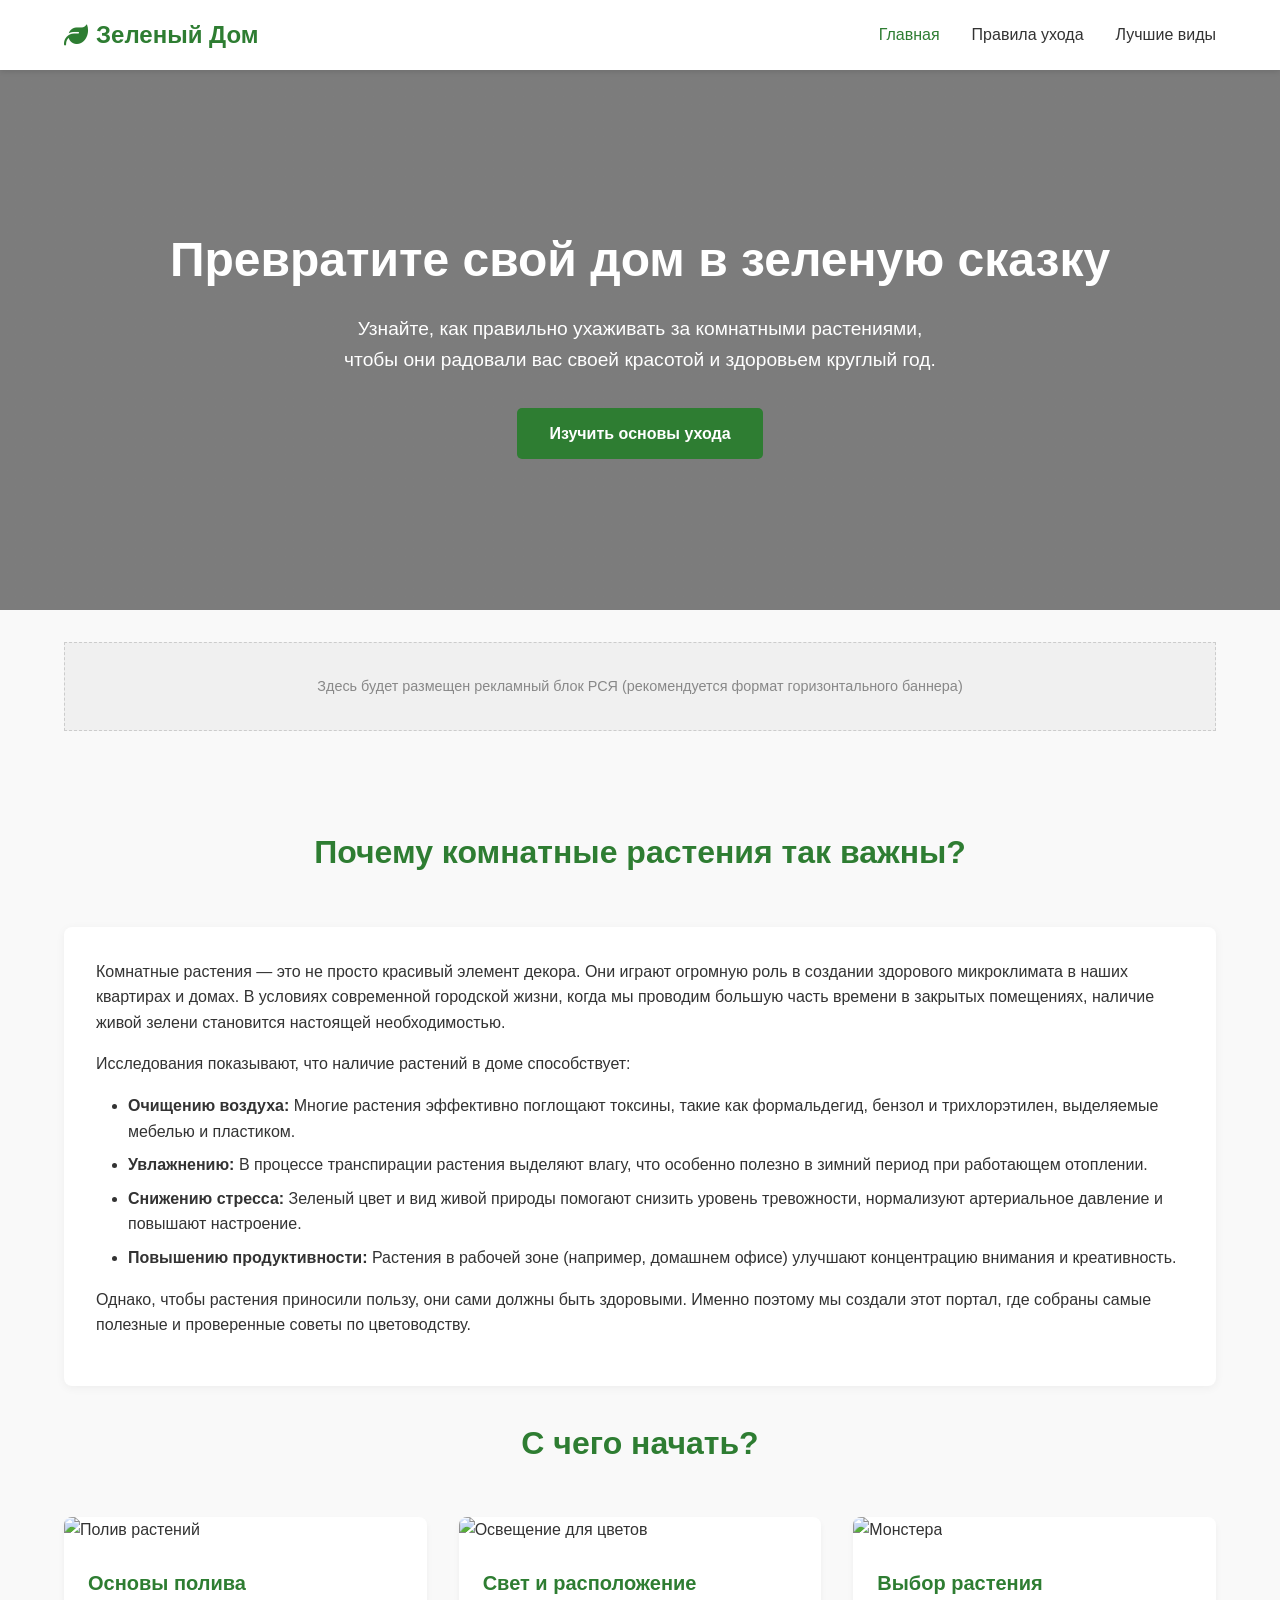
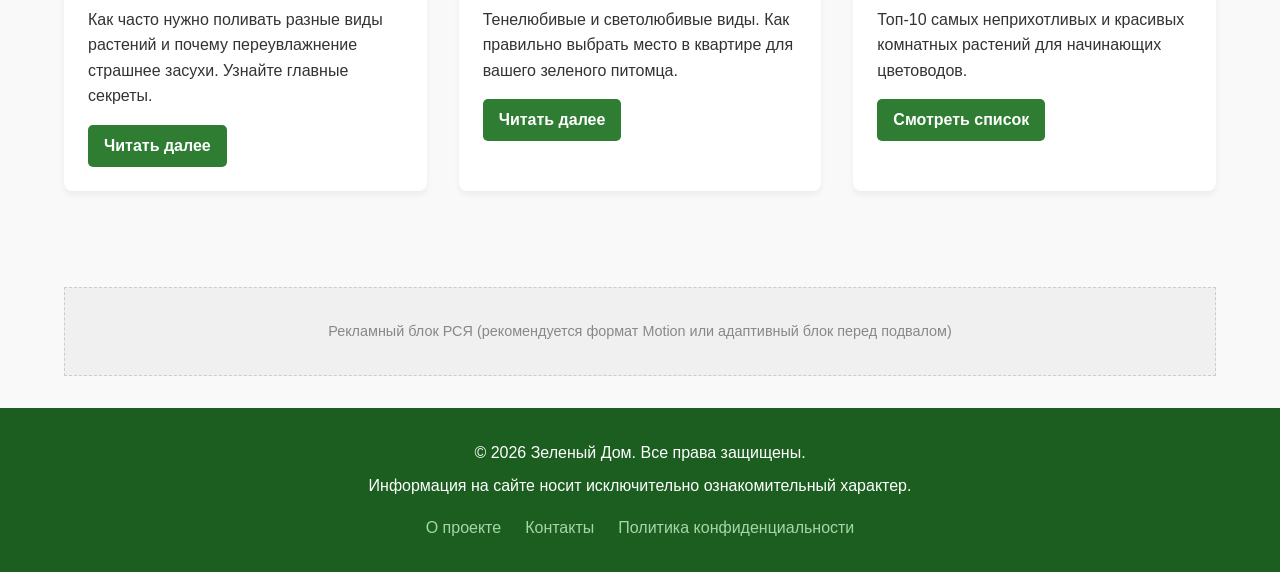
==== index.html @ 689461ba "Initial commit: Yandex partner green-home site" ====
<!DOCTYPE html>
<html lang="ru">
<head>
    <meta charset="UTF-8">
    <meta name="viewport" content="width=device-width, initial-scale=1.0">
    <title>Зеленый Дом - Секреты ухода за комнатными растениями</title>
    <meta name="description" content="Узнайте все об уходе за комнатными растениями. Советы по поливу, освещению и выбору лучших растений для вашего дома. Создайте свой зеленый оазис.">
    <link rel="stylesheet" href="css/style.css">
    <link rel="stylesheet" href="https://cdnjs.cloudflare.com/ajax/libs/font-awesome/6.4.0/css/all.min.css">
</head>
<body>

    <header>
        <div class="container navbar">
            <a href="index.html" class="logo">
                <i class="fas fa-leaf"></i> Зеленый Дом
            </a>
            <button class="mobile-menu-btn" aria-label="Меню">
                <i class="fas fa-bars"></i>
            </button>
            <ul class="nav-links">
                <li><a href="index.html" class="active">Главная</a></li>
                <li><a href="care.html">Правила ухода</a></li>
                <li><a href="best-plants.html">Лучшие виды</a></li>
            </ul>
        </div>
    </header>

    <section class="hero">
        <div class="container hero-content">
            <h1>Превратите свой дом в зеленую сказку</h1>
            <p>Узнайте, как правильно ухаживать за комнатными растениями, чтобы они радовали вас своей красотой и здоровьем круглый год.</p>
            <a href="care.html" class="btn">Изучить основы ухода</a>
        </div>
    </section>

    <!-- Место для рекламного блока Яндекса (RTB) -->
    <div class="container">
        <div class="ad-placeholder">
            <!-- Yandex.RTB R-A-XXXXXX-X -->
            <p>Здесь будет размещен рекламный блок РСЯ (рекомендуется формат горизонтального баннера)</p>
        </div>
    </div>

    <section class="section container">
        <h2 class="section-title">Почему комнатные растения так важны?</h2>
        
        <div class="article-content">
            <p>Комнатные растения — это не просто красивый элемент декора. Они играют огромную роль в создании здорового микроклимата в наших квартирах и домах. В условиях современной городской жизни, когда мы проводим большую часть времени в закрытых помещениях, наличие живой зелени становится настоящей необходимостью.</p>
            
            <p>Исследования показывают, что наличие растений в доме способствует:</p>
            <ul>
                <li><strong>Очищению воздуха:</strong> Многие растения эффективно поглощают токсины, такие как формальдегид, бензол и трихлорэтилен, выделяемые мебелью и пластиком.</li>
                <li><strong>Увлажнению:</strong> В процессе транспирации растения выделяют влагу, что особенно полезно в зимний период при работающем отоплении.</li>
                <li><strong>Снижению стресса:</strong> Зеленый цвет и вид живой природы помогают снизить уровень тревожности, нормализуют артериальное давление и повышают настроение.</li>
                <li><strong>Повышению продуктивности:</strong> Растения в рабочей зоне (например, домашнем офисе) улучшают концентрацию внимания и креативность.</li>
            </ul>

            <p>Однако, чтобы растения приносили пользу, они сами должны быть здоровыми. Именно поэтому мы создали этот портал, где собраны самые полезные и проверенные советы по цветоводству.</p>
        </div>

        <h2 class="section-title">С чего начать?</h2>
        <div class="grid">
            <div class="card">
                <img src="https://images.unsplash.com/photo-1416879598555-3b95db50ab46?ixlib=rb-4.0.3&auto=format&fit=crop&w=600&q=80" alt="Полив растений" class="card-img">
                <div class="card-content">
                    <h3 class="card-title">Основы полива</h3>
                    <p>Как часто нужно поливать разные виды растений и почему переувлажнение страшнее засухи. Узнайте главные секреты.</p>
                    <a href="care.html#watering" class="btn" style="margin-top: 1rem; padding: 0.5rem 1rem;">Читать далее</a>
                </div>
            </div>
            
            <div class="card">
                <img src="https://images.unsplash.com/photo-1453904300235-0f2f60b15b5d?ixlib=rb-4.0.3&auto=format&fit=crop&w=600&q=80" alt="Освещение для цветов" class="card-img">
                <div class="card-content">
                    <h3 class="card-title">Свет и расположение</h3>
                    <p>Тенелюбивые и светолюбивые виды. Как правильно выбрать место в квартире для вашего зеленого питомца.</p>
                    <a href="care.html#lighting" class="btn" style="margin-top: 1rem; padding: 0.5rem 1rem;">Читать далее</a>
                </div>
            </div>
            
            <div class="card">
                <img src="https://images.unsplash.com/photo-1545241047-6083a36a1c08?ixlib=rb-4.0.3&auto=format&fit=crop&w=600&q=80" alt="Монстера" class="card-img">
                <div class="card-content">
                    <h3 class="card-title">Выбор растения</h3>
                    <p>Топ-10 самых неприхотливых и красивых комнатных растений для начинающих цветоводов.</p>
                    <a href="best-plants.html" class="btn" style="margin-top: 1rem; padding: 0.5rem 1rem;">Смотреть список</a>
                </div>
            </div>
        </div>
    </section>

    <!-- Место для рекламного блока Яндекса (RTB) -->
    <div class="container">
        <div class="ad-placeholder">
            <!-- Yandex.RTB R-A-XXXXXX-X -->
            <p>Рекламный блок РСЯ (рекомендуется формат Motion или адаптивный блок перед подвалом)</p>
        </div>
    </div>

    <footer>
        <div class="container footer-content">
            <p>&copy; 2026 Зеленый Дом. Все права защищены.</p>
            <p>Информация на сайте носит исключительно ознакомительный характер.</p>
            <ul class="footer-links">
                <li><a href="#">О проекте</a></li>
                <li><a href="#">Контакты</a></li>
                <li><a href="#">Политика конфиденциальности</a></li>
            </ul>
        </div>
    </footer>

    <script src="js/script.js"></script>
</body>
</html>
---- css/style.css ----
:root {
    --primary-color: #2e7d32;
    --secondary-color: #4caf50;
    --text-color: #333333;
    --light-bg: #f9f9f9;
    --footer-bg: #1b5e20;
    --white: #ffffff;
    --border-color: #e0e0e0;
}

* {
    margin: 0;
    padding: 0;
    box-sizing: border-box;
    font-family: 'Segoe UI', Tahoma, Geneva, Verdana, sans-serif;
}

body {
    line-height: 1.6;
    color: var(--text-color);
    background-color: var(--light-bg);
}

header {
    background-color: var(--white);
    box-shadow: 0 2px 5px rgba(0,0,0,0.1);
    position: sticky;
    top: 0;
    z-index: 1000;
}

.container {
    width: 90%;
    max-width: 1200px;
    margin: 0 auto;
}

.navbar {
    display: flex;
    justify-content: space-between;
    align-items: center;
    padding: 1rem 0;
}

.logo {
    font-size: 1.5rem;
    font-weight: bold;
    color: var(--primary-color);
    text-decoration: none;
    display: flex;
    align-items: center;
    gap: 0.5rem;
}

.nav-links {
    list-style: none;
    display: flex;
    gap: 2rem;
}

.nav-links a {
    text-decoration: none;
    color: var(--text-color);
    font-weight: 500;
    transition: color 0.3s ease;
}

.nav-links a:hover,
.nav-links a.active {
    color: var(--primary-color);
}

.hero {
    background: linear-gradient(rgba(0, 0, 0, 0.5), rgba(0, 0, 0, 0.5)), url('https://images.unsplash.com/photo-1466692476877-3802377a0c7c?ixlib=rb-4.0.3&auto=format&fit=crop&w=1920&q=80') center/cover;
    height: 60vh;
    display: flex;
    align-items: center;
    justify-content: center;
    text-align: center;
    color: var(--white);
}

.hero-content h1 {
    font-size: 3rem;
    margin-bottom: 1rem;
}

.hero-content p {
    font-size: 1.2rem;
    margin-bottom: 2rem;
    max-width: 600px;
    margin-left: auto;
    margin-right: auto;
}

.btn {
    display: inline-block;
    background-color: var(--primary-color);
    color: var(--white);
    padding: 0.8rem 2rem;
    text-decoration: none;
    border-radius: 5px;
    font-weight: bold;
    transition: background-color 0.3s ease;
}

.btn:hover {
    background-color: var(--secondary-color);
}

.section {
    padding: 4rem 0;
}

.section-title {
    text-align: center;
    font-size: 2rem;
    margin-bottom: 3rem;
    color: var(--primary-color);
}

.grid {
    display: grid;
    grid-template-columns: repeat(auto-fit, minmax(300px, 1fr));
    gap: 2rem;
}

.card {
    background-color: var(--white);
    border-radius: 8px;
    overflow: hidden;
    box-shadow: 0 4px 6px rgba(0,0,0,0.05);
    transition: transform 0.3s ease;
}

.card:hover {
    transform: translateY(-5px);
}

.card-img {
    width: 100%;
    height: 200px;
    object-fit: cover;
}

.card-content {
    padding: 1.5rem;
}

.card-title {
    font-size: 1.25rem;
    margin-bottom: 0.5rem;
    color: var(--primary-color);
}

.article-content {
    background-color: var(--white);
    padding: 2rem;
    border-radius: 8px;
    box-shadow: 0 2px 10px rgba(0,0,0,0.05);
    margin-bottom: 2rem;
}

.article-content h2 {
    color: var(--primary-color);
    margin-top: 2rem;
    margin-bottom: 1rem;
}

.article-content p {
    margin-bottom: 1rem;
}

.article-content ul {
    margin-bottom: 1rem;
    padding-left: 2rem;
}

.article-content li {
    margin-bottom: 0.5rem;
}

.ad-placeholder {
    background-color: #f0f0f0;
    border: 1px dashed #ccc;
    text-align: center;
    padding: 2rem;
    margin: 2rem 0;
    color: #888;
    font-size: 0.9rem;
}

footer {
    background-color: var(--footer-bg);
    color: var(--white);
    text-align: center;
    padding: 2rem 0;
    margin-top: auto;
}

.footer-content p {
    margin-bottom: 0.5rem;
}

.footer-links {
    list-style: none;
    display: flex;
    justify-content: center;
    gap: 1.5rem;
    margin-top: 1rem;
}

.footer-links a {
    color: #a5d6a7;
    text-decoration: none;
}

.footer-links a:hover {
    color: var(--white);
    text-decoration: underline;
}

/* Mobile Responsiveness */
.mobile-menu-btn {
    display: none;
    background: none;
    border: none;
    font-size: 1.5rem;
    cursor: pointer;
    color: var(--text-color);
}

@media (max-width: 768px) {
    .nav-links {
        display: none;
        flex-direction: column;
        width: 100%;
        position: absolute;
        top: 70px;
        left: 0;
        background-color: var(--white);
        padding: 1rem 0;
        text-align: center;
        box-shadow: 0 4px 6px rgba(0,0,0,0.1);
    }
    
    .nav-links.active {
        display: flex;
    }
    
    .mobile-menu-btn {
        display: block;
    }
    
    .hero-content h1 {
        font-size: 2rem;
    }
}
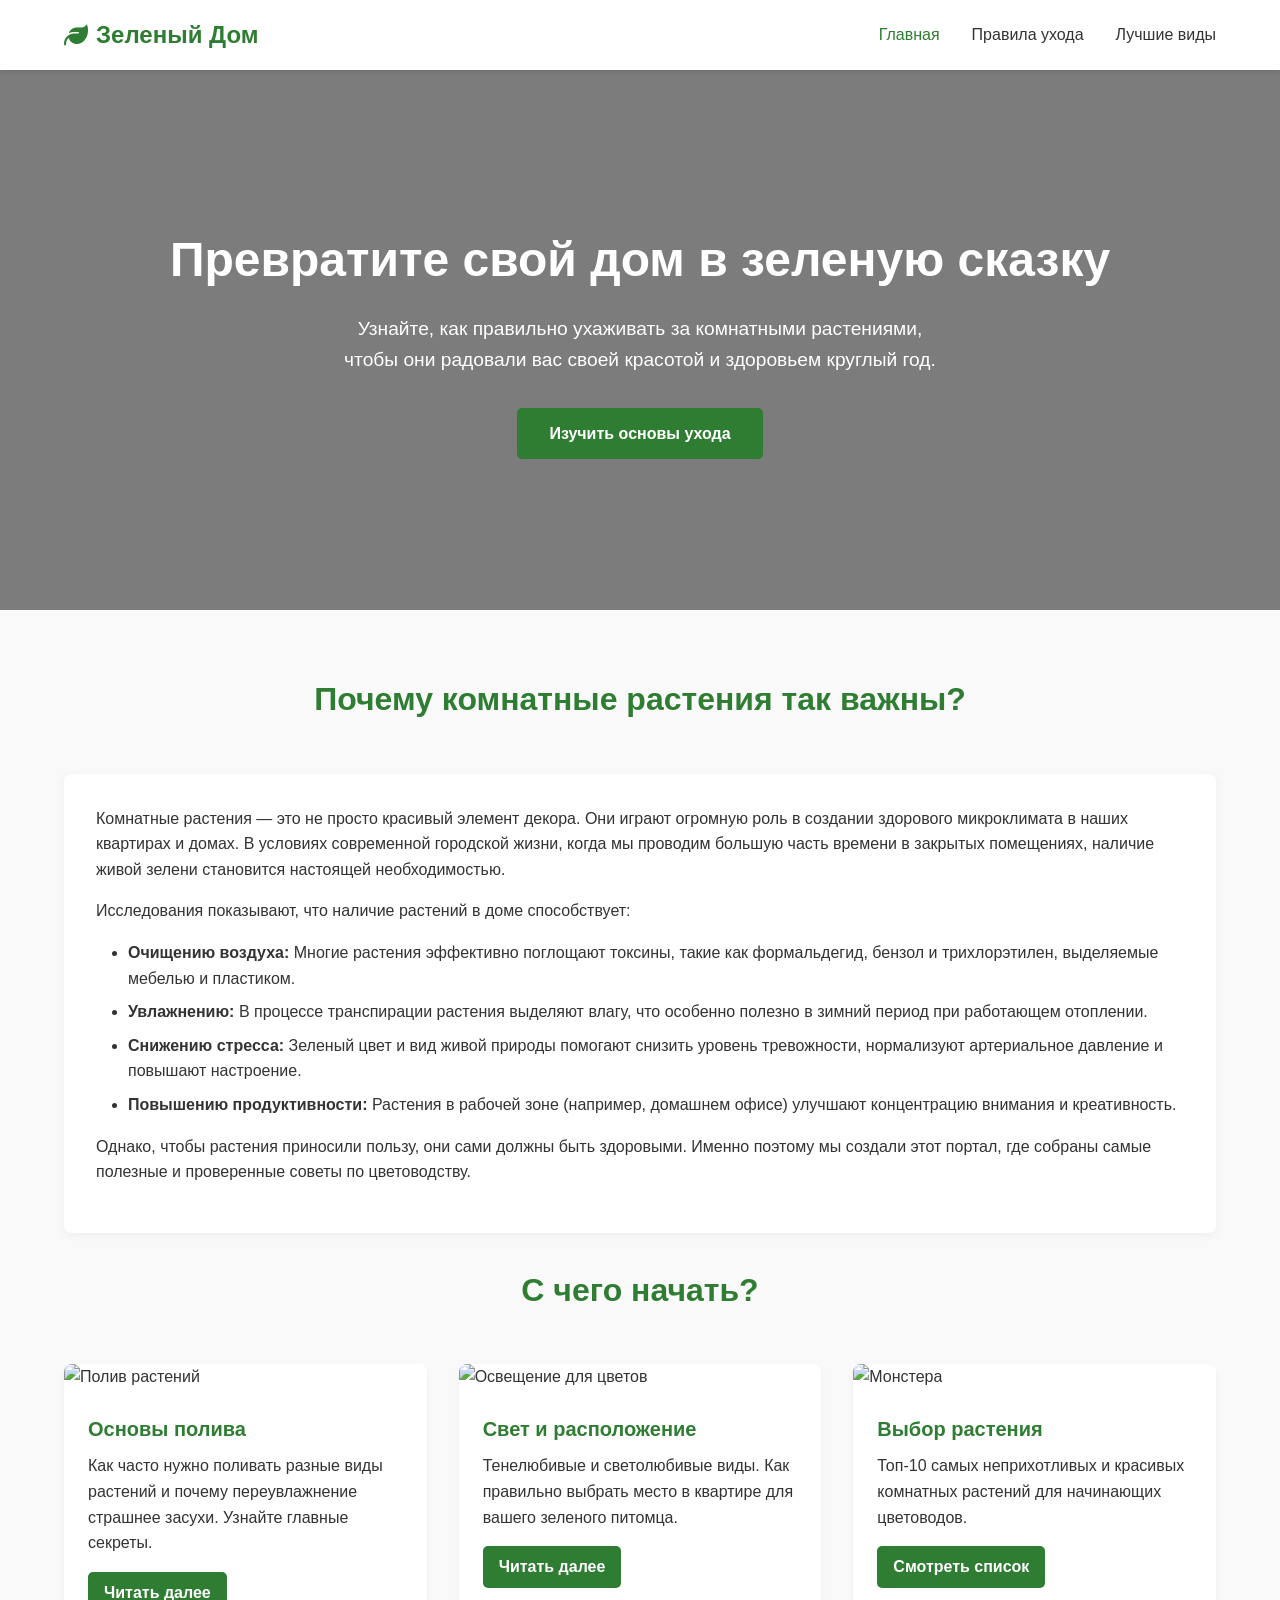
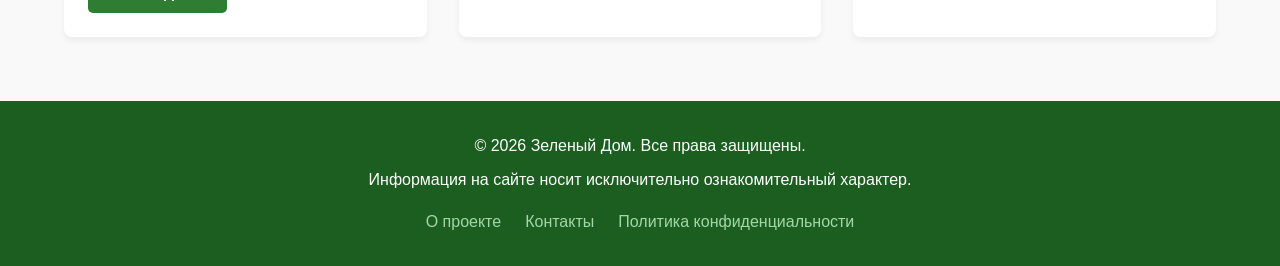
==== commit 77edb4db: "Remove manual ad placeholders for auto placement" ====
--- a/index.html
+++ b/index.html
@@ -33,14 +33,6 @@
             <a href="care.html" class="btn">Изучить основы ухода</a>
         </div>
     </section>
-
-    <!-- Место для рекламного блока Яндекса (RTB) -->
-    <div class="container">
-        <div class="ad-placeholder">
-            <!-- Yandex.RTB R-A-XXXXXX-X -->
-            <p>Здесь будет размещен рекламный блок РСЯ (рекомендуется формат горизонтального баннера)</p>
-        </div>
-    </div>
 
     <section class="section container">
         <h2 class="section-title">Почему комнатные растения так важны?</h2>
@@ -90,14 +82,6 @@
         </div>
     </section>
 
-    <!-- Место для рекламного блока Яндекса (RTB) -->
-    <div class="container">
-        <div class="ad-placeholder">
-            <!-- Yandex.RTB R-A-XXXXXX-X -->
-            <p>Рекламный блок РСЯ (рекомендуется формат Motion или адаптивный блок перед подвалом)</p>
-        </div>
-    </div>
-
     <footer>
         <div class="container footer-content">
             <p>&copy; 2026 Зеленый Дом. Все права защищены.</p>
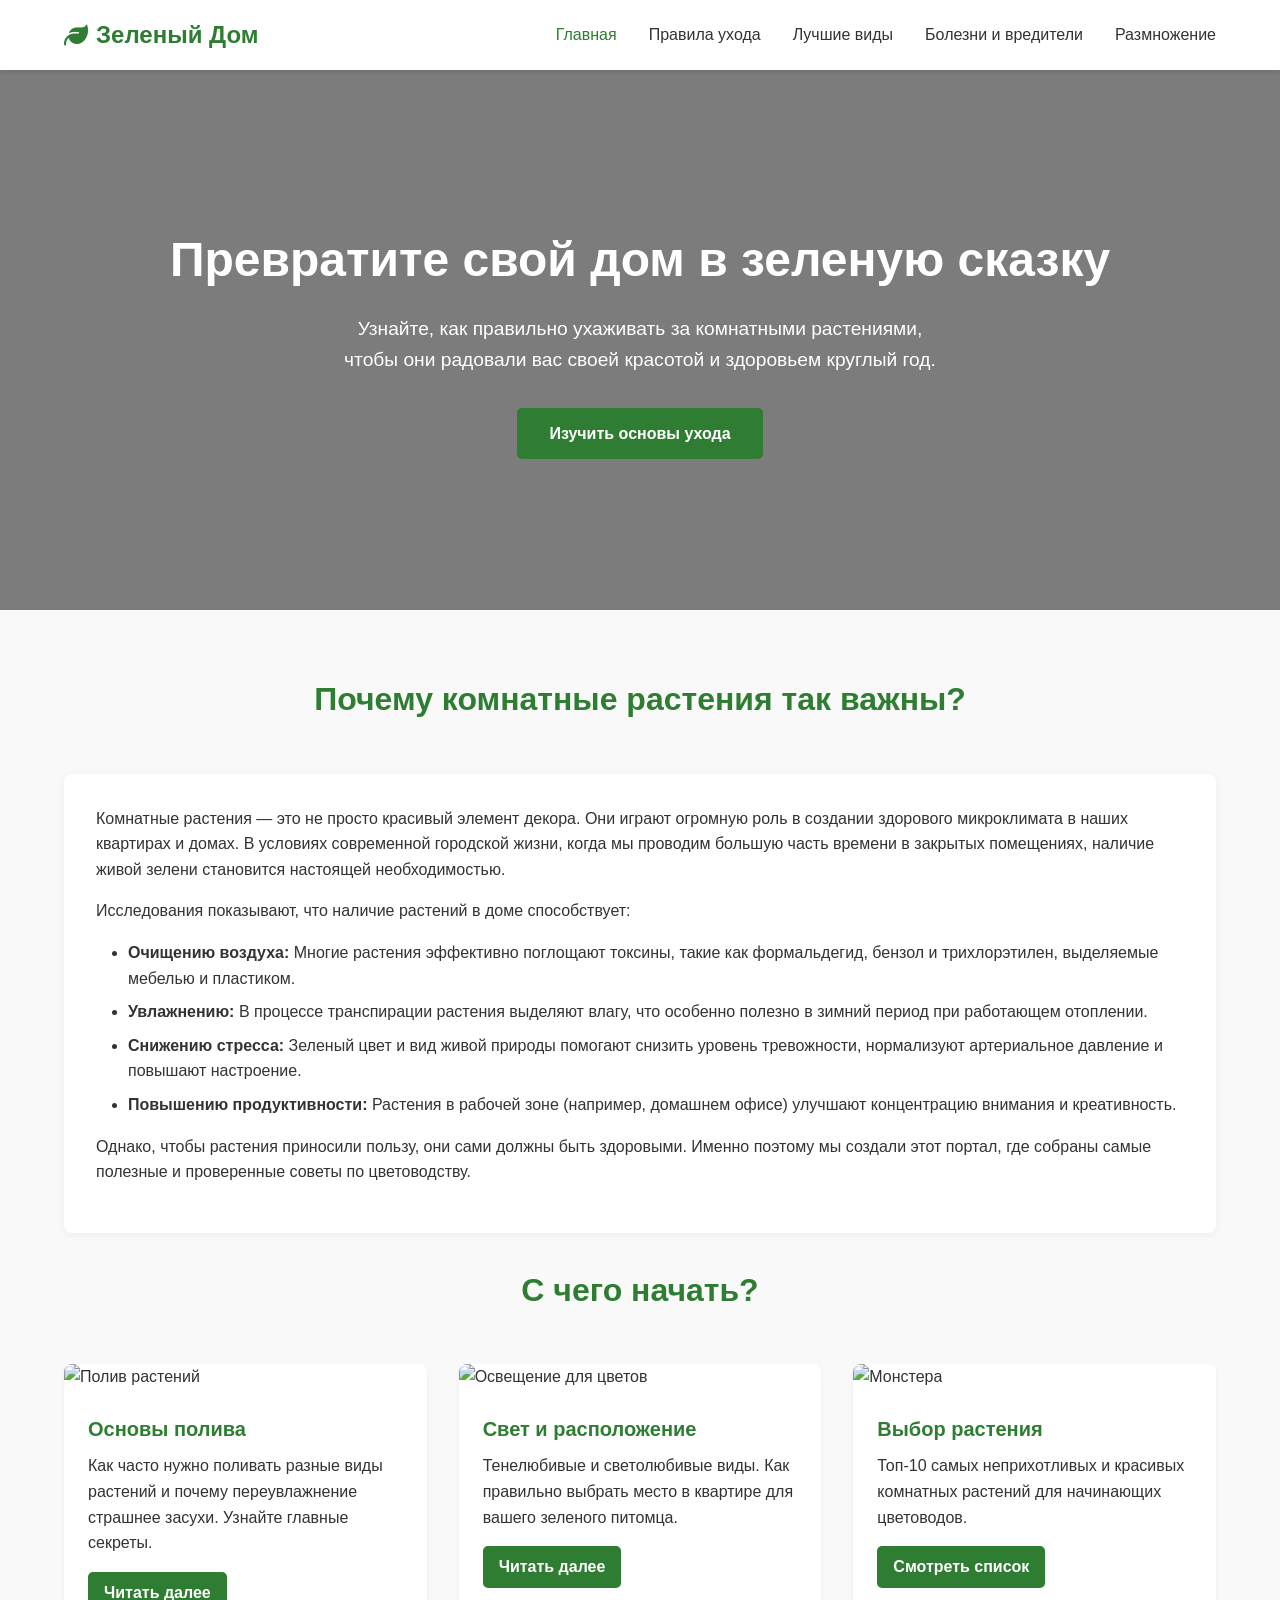
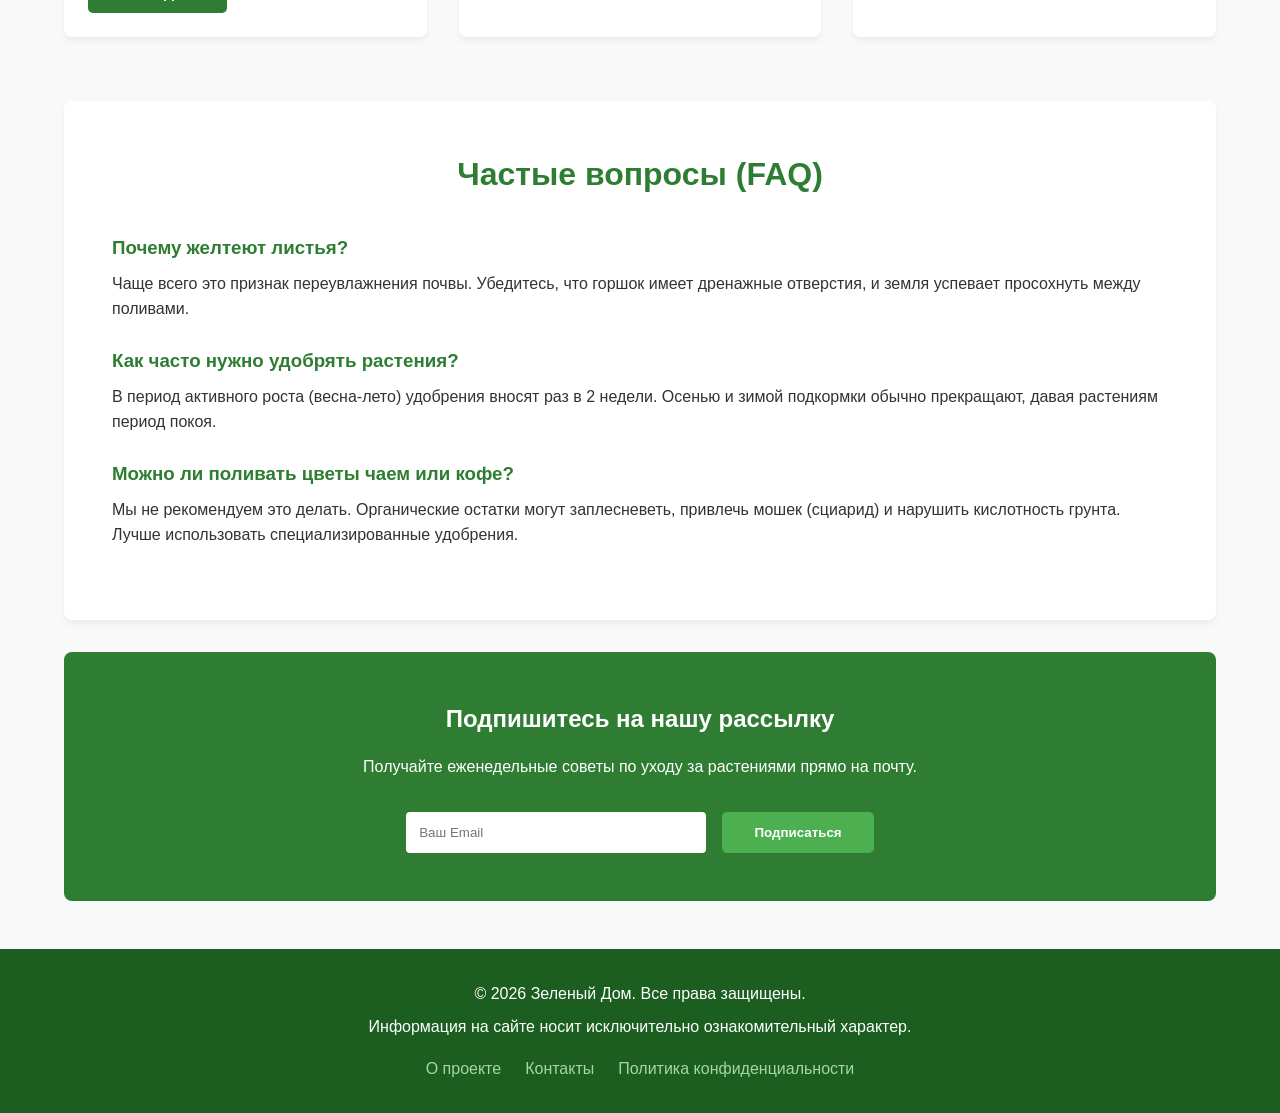
==== commit d652b415: "Add diseases, propagation pages and enhance index page with FAQ" ====
--- a/index.html
+++ b/index.html
@@ -22,6 +22,8 @@
                 <li><a href="index.html" class="active">Главная</a></li>
                 <li><a href="care.html">Правила ухода</a></li>
                 <li><a href="best-plants.html">Лучшие виды</a></li>
+                <li><a href="diseases.html">Болезни и вредители</a></li>
+                <li><a href="propagation.html">Размножение</a></li>
             </ul>
         </div>
     </header>
@@ -82,6 +84,35 @@
         </div>
     </section>
 
+
+    <section class="section container" style="background-color: var(--white); padding: 3rem; border-radius: 8px; margin-bottom: 2rem; box-shadow: 0 4px 6px rgba(0,0,0,0.05);">
+        <h2 class="section-title" style="margin-bottom: 2rem;">Частые вопросы (FAQ)</h2>
+        
+        <div style="margin-bottom: 1.5rem;">
+            <h3 style="color: var(--primary-color); margin-bottom: 0.5rem;">Почему желтеют листья?</h3>
+            <p>Чаще всего это признак переувлажнения почвы. Убедитесь, что горшок имеет дренажные отверстия, и земля успевает просохнуть между поливами.</p>
+        </div>
+        
+        <div style="margin-bottom: 1.5rem;">
+            <h3 style="color: var(--primary-color); margin-bottom: 0.5rem;">Как часто нужно удобрять растения?</h3>
+            <p>В период активного роста (весна-лето) удобрения вносят раз в 2 недели. Осенью и зимой подкормки обычно прекращают, давая растениям период покоя.</p>
+        </div>
+        
+        <div style="margin-bottom: 1.5rem;">
+            <h3 style="color: var(--primary-color); margin-bottom: 0.5rem;">Можно ли поливать цветы чаем или кофе?</h3>
+            <p>Мы не рекомендуем это делать. Органические остатки могут заплесневеть, привлечь мошек (сциарид) и нарушить кислотность грунта. Лучше использовать специализированные удобрения.</p>
+        </div>
+    </section>
+    
+    <section class="section container" style="text-align: center; background: var(--primary-color); color: white; padding: 3rem; border-radius: 8px; margin-bottom: 3rem;">
+        <h2 style="margin-bottom: 1rem; color: white;">Подпишитесь на нашу рассылку</h2>
+        <p style="margin-bottom: 2rem;">Получайте еженедельные советы по уходу за растениями прямо на почту.</p>
+        <form style="display: flex; justify-content: center; gap: 1rem; flex-wrap: wrap;">
+            <input type="email" placeholder="Ваш Email" required style="padding: 0.8rem; width: 300px; border-radius: 4px; border: none;">
+            <button type="button" class="btn" style="background-color: var(--secondary-color); border: none; cursor: pointer;">Подписаться</button>
+        </form>
+    </section>
+
     <footer>
         <div class="container footer-content">
             <p>&copy; 2026 Зеленый Дом. Все права защищены.</p>
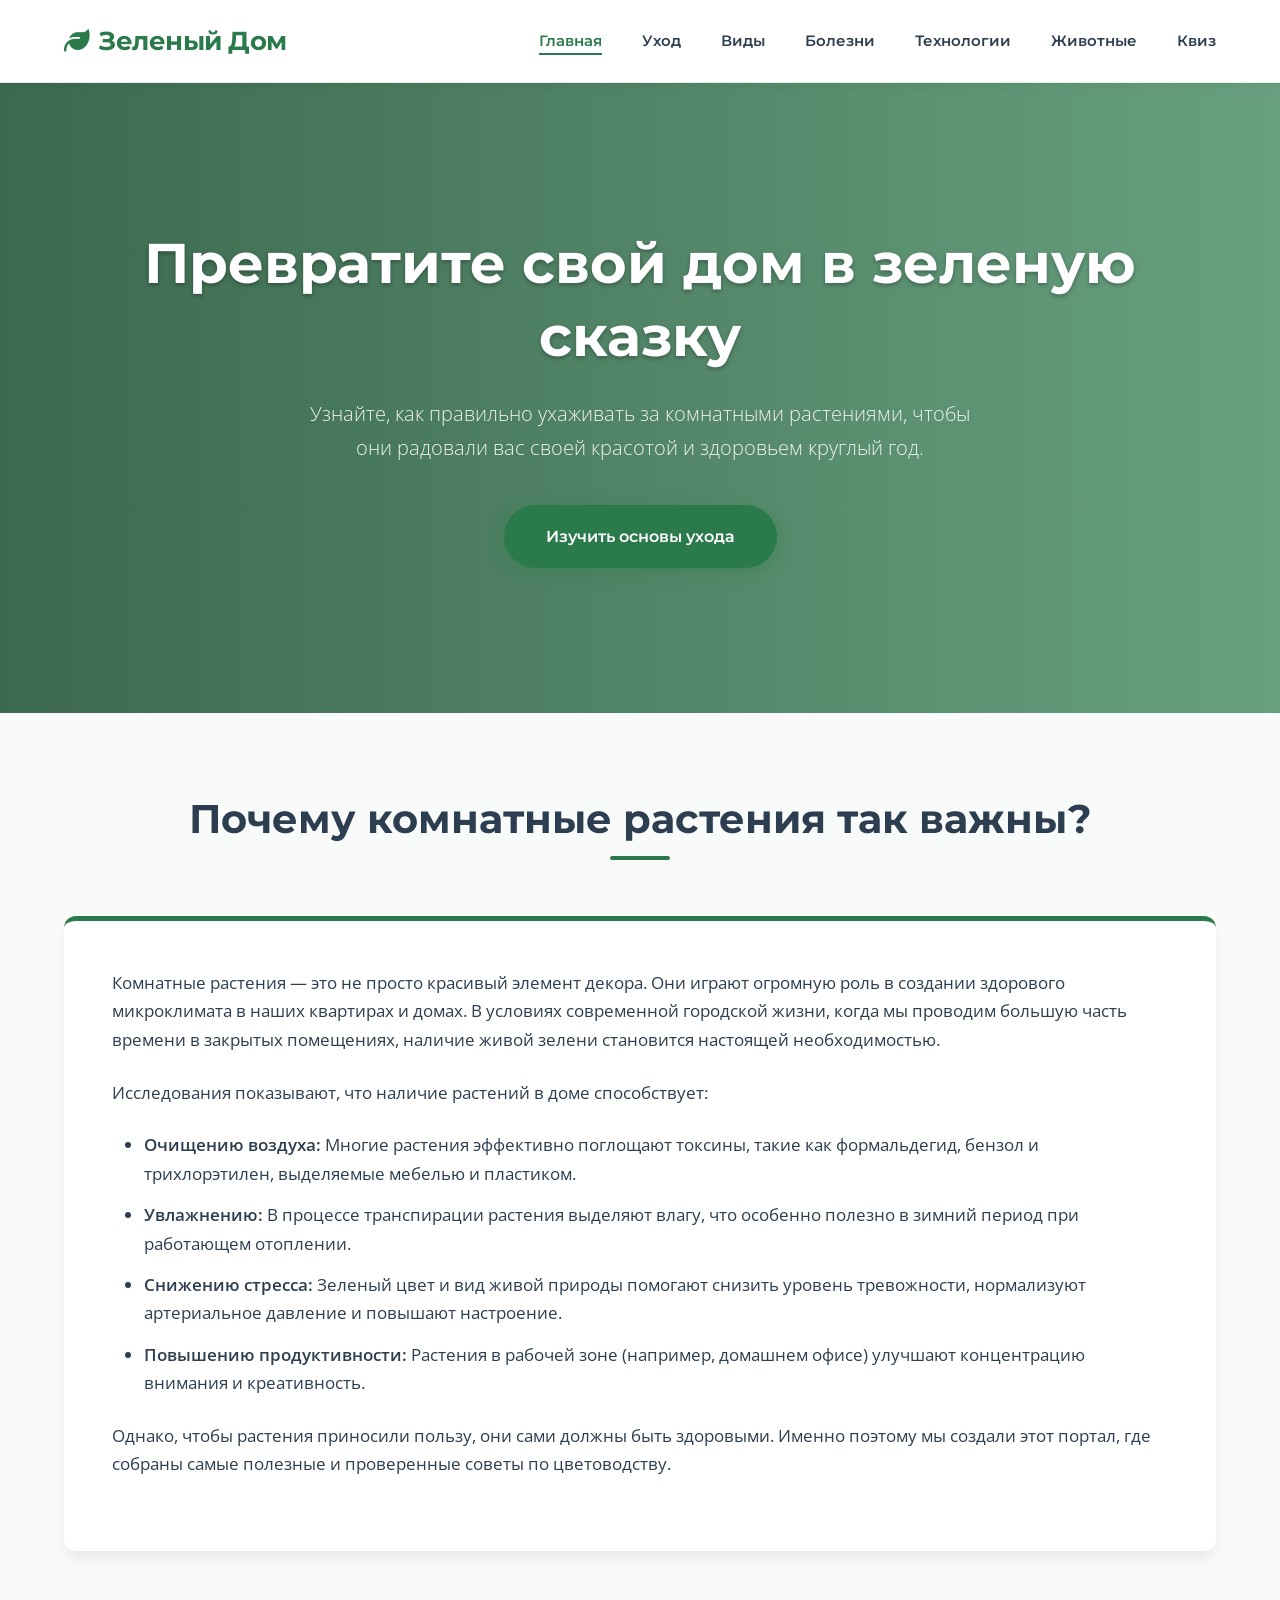
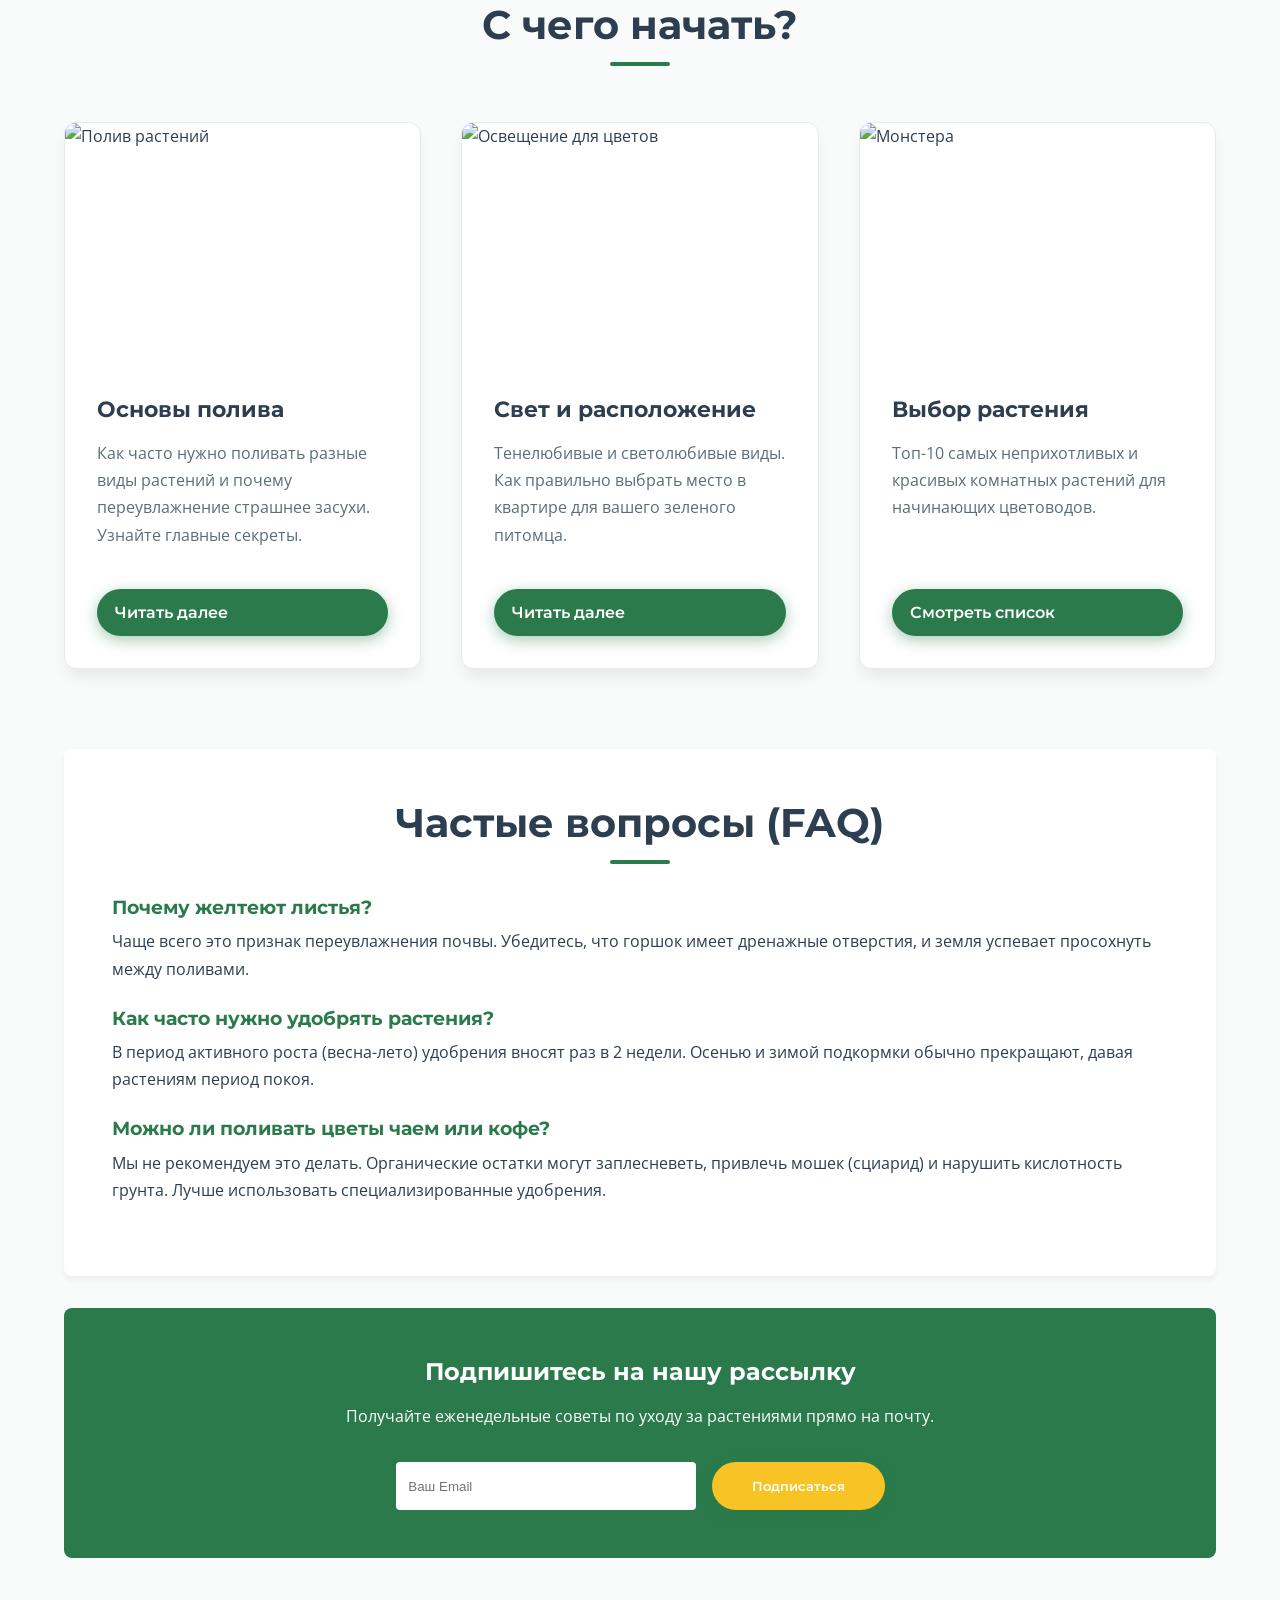
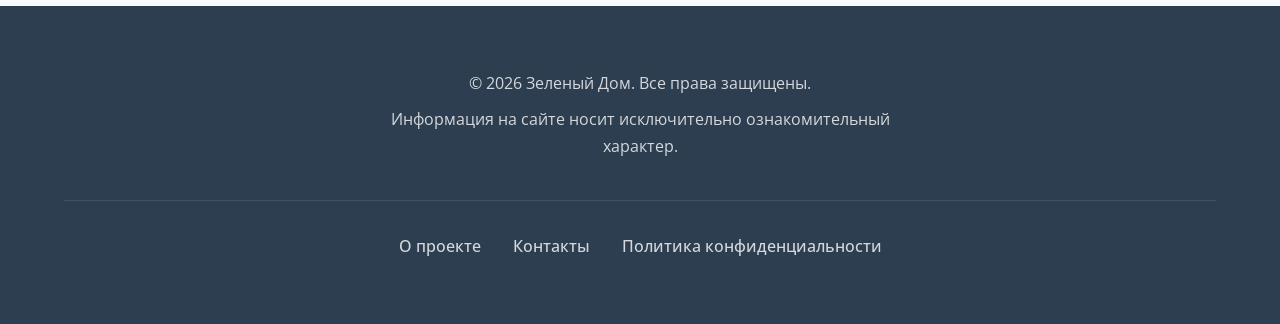
==== commit ec6429ac: "Enhance design, add smart-garden, pet-safe and interactive quiz pages" ====
--- a/index.html
+++ b/index.html
@@ -18,12 +18,14 @@
             <button class="mobile-menu-btn" aria-label="Меню">
                 <i class="fas fa-bars"></i>
             </button>
-            <ul class="nav-links">
+                        <ul class="nav-links">
                 <li><a href="index.html" class="active">Главная</a></li>
-                <li><a href="care.html">Правила ухода</a></li>
-                <li><a href="best-plants.html">Лучшие виды</a></li>
-                <li><a href="diseases.html">Болезни и вредители</a></li>
-                <li><a href="propagation.html">Размножение</a></li>
+                <li><a href="care.html">Уход</a></li>
+                <li><a href="best-plants.html">Виды</a></li>
+                <li><a href="diseases.html">Болезни</a></li>
+                <li><a href="smart-garden.html">Технологии</a></li>
+                <li><a href="pet-safe.html">Животные</a></li>
+                <li><a href="quiz.html">Квиз</a></li>
             </ul>
         </div>
     </header>
--- a/css/style.css
+++ b/css/style.css
@@ -1,32 +1,48 @@
+@import url('https://fonts.googleapis.com/css2?family=Montserrat:wght@300;400;500;600;700&family=Open+Sans:wght@400;600&display=swap');
+
 :root {
-    --primary-color: #2e7d32;
-    --secondary-color: #4caf50;
-    --text-color: #333333;
-    --light-bg: #f9f9f9;
-    --footer-bg: #1b5e20;
+    --primary-color: #2b7a4b;
+    --primary-light: #439a66;
+    --primary-dark: #1b4f31;
+    --secondary-color: #f7c325;
+    --text-color: #2c3e50;
+    --text-light: #596e79;
+    --light-bg: #f8fbfa;
     --white: #ffffff;
-    --border-color: #e0e0e0;
+    --border-color: #eaeaea;
+    --shadow-sm: 0 4px 6px rgba(0, 0, 0, 0.04);
+    --shadow-md: 0 10px 15px -3px rgba(0, 0, 0, 0.08);
+    --shadow-lg: 0 20px 25px -5px rgba(0, 0, 0, 0.1);
+    --transition: all 0.3s cubic-bezier(0.25, 0.8, 0.25, 1);
 }
 
 * {
     margin: 0;
     padding: 0;
     box-sizing: border-box;
-    font-family: 'Segoe UI', Tahoma, Geneva, Verdana, sans-serif;
 }
 
 body {
-    line-height: 1.6;
+    font-family: 'Open Sans', sans-serif;
+    line-height: 1.7;
     color: var(--text-color);
     background-color: var(--light-bg);
 }
 
+h1, h2, h3, h4, h5, h6 {
+    font-family: 'Montserrat', sans-serif;
+    font-weight: 700;
+    line-height: 1.3;
+}
+
 header {
-    background-color: var(--white);
-    box-shadow: 0 2px 5px rgba(0,0,0,0.1);
+    background-color: rgba(255, 255, 255, 0.95);
+    backdrop-filter: blur(10px);
+    box-shadow: var(--shadow-sm);
     position: sticky;
     top: 0;
     z-index: 1000;
+    border-bottom: 1px solid var(--border-color);
 }
 
 .container {
@@ -39,30 +55,51 @@
     display: flex;
     justify-content: space-between;
     align-items: center;
-    padding: 1rem 0;
+    padding: 1.2rem 0;
 }
 
 .logo {
-    font-size: 1.5rem;
-    font-weight: bold;
+    font-family: 'Montserrat', sans-serif;
+    font-size: 1.6rem;
+    font-weight: 700;
     color: var(--primary-color);
     text-decoration: none;
     display: flex;
     align-items: center;
-    gap: 0.5rem;
+    gap: 0.6rem;
+    letter-spacing: -0.5px;
 }
 
 .nav-links {
     list-style: none;
     display: flex;
-    gap: 2rem;
+    gap: 2.5rem;
 }
 
 .nav-links a {
     text-decoration: none;
     color: var(--text-color);
-    font-weight: 500;
-    transition: color 0.3s ease;
+    font-weight: 600;
+    font-size: 0.95rem;
+    font-family: 'Montserrat', sans-serif;
+    transition: var(--transition);
+    position: relative;
+}
+
+.nav-links a::after {
+    content: '';
+    position: absolute;
+    width: 0;
+    height: 2px;
+    bottom: -5px;
+    left: 0;
+    background-color: var(--primary-color);
+    transition: var(--transition);
+}
+
+.nav-links a:hover::after,
+.nav-links a.active::after {
+    width: 100%;
 }
 
 .nav-links a:hover,
@@ -71,153 +108,239 @@
 }
 
 .hero {
-    background: linear-gradient(rgba(0, 0, 0, 0.5), rgba(0, 0, 0, 0.5)), url('https://images.unsplash.com/photo-1466692476877-3802377a0c7c?ixlib=rb-4.0.3&auto=format&fit=crop&w=1920&q=80') center/cover;
-    height: 60vh;
+    background: linear-gradient(to right, rgba(27, 79, 49, 0.85), rgba(43, 122, 75, 0.7)), url('https://images.unsplash.com/photo-1466692476877-3802377a0c7c?ixlib=rb-4.0.3&auto=format&fit=crop&w=1920&q=80') center/cover;
+    height: 70vh;
+    min-height: 500px;
     display: flex;
     align-items: center;
     justify-content: center;
     text-align: center;
     color: var(--white);
+    padding: 0 20px;
+}
+
+.hero-content {
+    animation: fadeIn 1s ease-out;
+}
+
+@keyframes fadeIn {
+    from { opacity: 0; transform: translateY(20px); }
+    to { opacity: 1; transform: translateY(0); }
 }
 
 .hero-content h1 {
-    font-size: 3rem;
-    margin-bottom: 1rem;
+    font-size: 3.5rem;
+    margin-bottom: 1.5rem;
+    text-shadow: 0 2px 4px rgba(0,0,0,0.3);
 }
 
 .hero-content p {
-    font-size: 1.2rem;
-    margin-bottom: 2rem;
-    max-width: 600px;
+    font-size: 1.25rem;
+    margin-bottom: 2.5rem;
+    max-width: 700px;
     margin-left: auto;
     margin-right: auto;
+    font-weight: 300;
+    opacity: 0.9;
 }
 
 .btn {
     display: inline-block;
     background-color: var(--primary-color);
     color: var(--white);
-    padding: 0.8rem 2rem;
+    padding: 1rem 2.5rem;
     text-decoration: none;
-    border-radius: 5px;
-    font-weight: bold;
-    transition: background-color 0.3s ease;
+    border-radius: 50px;
+    font-weight: 600;
+    font-family: 'Montserrat', sans-serif;
+    transition: var(--transition);
+    border: 2px solid transparent;
+    box-shadow: 0 4px 15px rgba(43, 122, 75, 0.4);
+    cursor: pointer;
 }
 
 .btn:hover {
-    background-color: var(--secondary-color);
+    background-color: var(--white);
+    color: var(--primary-color);
+    border-color: var(--primary-color);
+    transform: translateY(-2px);
+    box-shadow: 0 6px 20px rgba(43, 122, 75, 0.6);
 }
 
 .section {
-    padding: 4rem 0;
+    padding: 5rem 0;
 }
 
 .section-title {
     text-align: center;
-    font-size: 2rem;
-    margin-bottom: 3rem;
-    color: var(--primary-color);
+    font-size: 2.5rem;
+    margin-bottom: 3.5rem;
+    color: var(--text-color);
+    position: relative;
+    padding-bottom: 15px;
+}
+
+.section-title::after {
+    content: '';
+    position: absolute;
+    width: 60px;
+    height: 4px;
+    background-color: var(--primary-color);
+    bottom: 0;
+    left: 50%;
+    transform: translateX(-50%);
+    border-radius: 2px;
 }
 
 .grid {
     display: grid;
-    grid-template-columns: repeat(auto-fit, minmax(300px, 1fr));
-    gap: 2rem;
+    grid-template-columns: repeat(auto-fit, minmax(320px, 1fr));
+    gap: 2.5rem;
 }
 
 .card {
     background-color: var(--white);
-    border-radius: 8px;
+    border-radius: 12px;
     overflow: hidden;
-    box-shadow: 0 4px 6px rgba(0,0,0,0.05);
-    transition: transform 0.3s ease;
+    box-shadow: var(--shadow-md);
+    transition: var(--transition);
+    border: 1px solid var(--border-color);
+    display: flex;
+    flex-direction: column;
 }
 
 .card:hover {
-    transform: translateY(-5px);
+    transform: translateY(-10px);
+    box-shadow: var(--shadow-lg);
+    border-color: var(--primary-light);
 }
 
 .card-img {
     width: 100%;
-    height: 200px;
+    height: 240px;
     object-fit: cover;
+    transition: var(--transition);
+}
+
+.card:hover .card-img {
+    transform: scale(1.05);
 }
 
 .card-content {
-    padding: 1.5rem;
+    padding: 2rem;
+    flex-grow: 1;
+    display: flex;
+    flex-direction: column;
 }
 
 .card-title {
-    font-size: 1.25rem;
-    margin-bottom: 0.5rem;
-    color: var(--primary-color);
+    font-size: 1.4rem;
+    margin-bottom: 1rem;
+    color: var(--text-color);
+}
+
+.card-content p {
+    color: var(--text-light);
+    margin-bottom: 1.5rem;
+    flex-grow: 1;
 }
 
 .article-content {
     background-color: var(--white);
-    padding: 2rem;
-    border-radius: 8px;
-    box-shadow: 0 2px 10px rgba(0,0,0,0.05);
-    margin-bottom: 2rem;
+    padding: 3rem;
+    border-radius: 12px;
+    box-shadow: var(--shadow-md);
+    margin-bottom: 3rem;
+    border-top: 5px solid var(--primary-color);
 }
 
 .article-content h2 {
+    color: var(--text-color);
+    font-size: 2rem;
+    margin-top: 2.5rem;
+    margin-bottom: 1.5rem;
+    border-bottom: 1px solid var(--border-color);
+    padding-bottom: 10px;
+}
+
+.article-content h3 {
     color: var(--primary-color);
+    font-size: 1.4rem;
     margin-top: 2rem;
     margin-bottom: 1rem;
 }
 
 .article-content p {
+    margin-bottom: 1.5rem;
+    font-size: 1.05rem;
+}
+
+.article-content ul {
+    margin-bottom: 1.5rem;
+    padding-left: 2rem;
+}
+
+.article-content li {
+    margin-bottom: 0.8rem;
+    font-size: 1.05rem;
+}
+
+.article-content strong {
+    color: var(--text-color);
+    font-weight: 600;
+}
+
+/* Footer Styling */
+footer {
+    background-color: var(--text-color);
+    color: rgba(255, 255, 255, 0.8);
+    padding: 4rem 0 2rem;
+    margin-top: auto;
+}
+
+.footer-content {
+    display: flex;
+    flex-direction: column;
+    align-items: center;
+    text-align: center;
+}
+
+.footer-logo {
+    font-family: 'Montserrat', sans-serif;
+    font-size: 1.8rem;
+    color: var(--white);
     margin-bottom: 1rem;
-}
-
-.article-content ul {
-    margin-bottom: 1rem;
-    padding-left: 2rem;
-}
-
-.article-content li {
-    margin-bottom: 0.5rem;
-}
-
-.ad-placeholder {
-    background-color: #f0f0f0;
-    border: 1px dashed #ccc;
-    text-align: center;
-    padding: 2rem;
-    margin: 2rem 0;
-    color: #888;
-    font-size: 0.9rem;
-}
-
-footer {
-    background-color: var(--footer-bg);
-    color: var(--white);
-    text-align: center;
-    padding: 2rem 0;
-    margin-top: auto;
+    display: flex;
+    align-items: center;
+    gap: 10px;
+    font-weight: 700;
 }
 
 .footer-content p {
     margin-bottom: 0.5rem;
+    max-width: 500px;
 }
 
 .footer-links {
     list-style: none;
     display: flex;
     justify-content: center;
-    gap: 1.5rem;
-    margin-top: 1rem;
+    gap: 2rem;
+    margin: 2rem 0;
+    padding-top: 2rem;
+    border-top: 1px solid rgba(255, 255, 255, 0.1);
+    width: 100%;
 }
 
 .footer-links a {
-    color: #a5d6a7;
+    color: rgba(255, 255, 255, 0.8);
     text-decoration: none;
+    transition: var(--transition);
+    font-weight: 500;
 }
 
 .footer-links a:hover {
-    color: var(--white);
-    text-decoration: underline;
+    color: var(--secondary-color);
 }
 
 /* Mobile Responsiveness */
@@ -225,9 +348,14 @@
     display: none;
     background: none;
     border: none;
-    font-size: 1.5rem;
+    font-size: 1.8rem;
     cursor: pointer;
     color: var(--text-color);
+    transition: var(--transition);
+}
+
+.mobile-menu-btn:hover {
+    color: var(--primary-color);
 }
 
 @media (max-width: 768px) {
@@ -239,9 +367,10 @@
         top: 70px;
         left: 0;
         background-color: var(--white);
-        padding: 1rem 0;
+        padding: 1.5rem 0;
         text-align: center;
-        box-shadow: 0 4px 6px rgba(0,0,0,0.1);
+        box-shadow: var(--shadow-md);
+        gap: 1.5rem;
     }
     
     .nav-links.active {
@@ -253,6 +382,20 @@
     }
     
     .hero-content h1 {
-        font-size: 2rem;
-    }
-}
+        font-size: 2.2rem;
+    }
+    
+    .hero {
+        height: 50vh;
+        min-height: 400px;
+    }
+    
+    .article-content {
+        padding: 1.5rem;
+    }
+    
+    .footer-links {
+        flex-direction: column;
+        gap: 1rem;
+    }
+}
